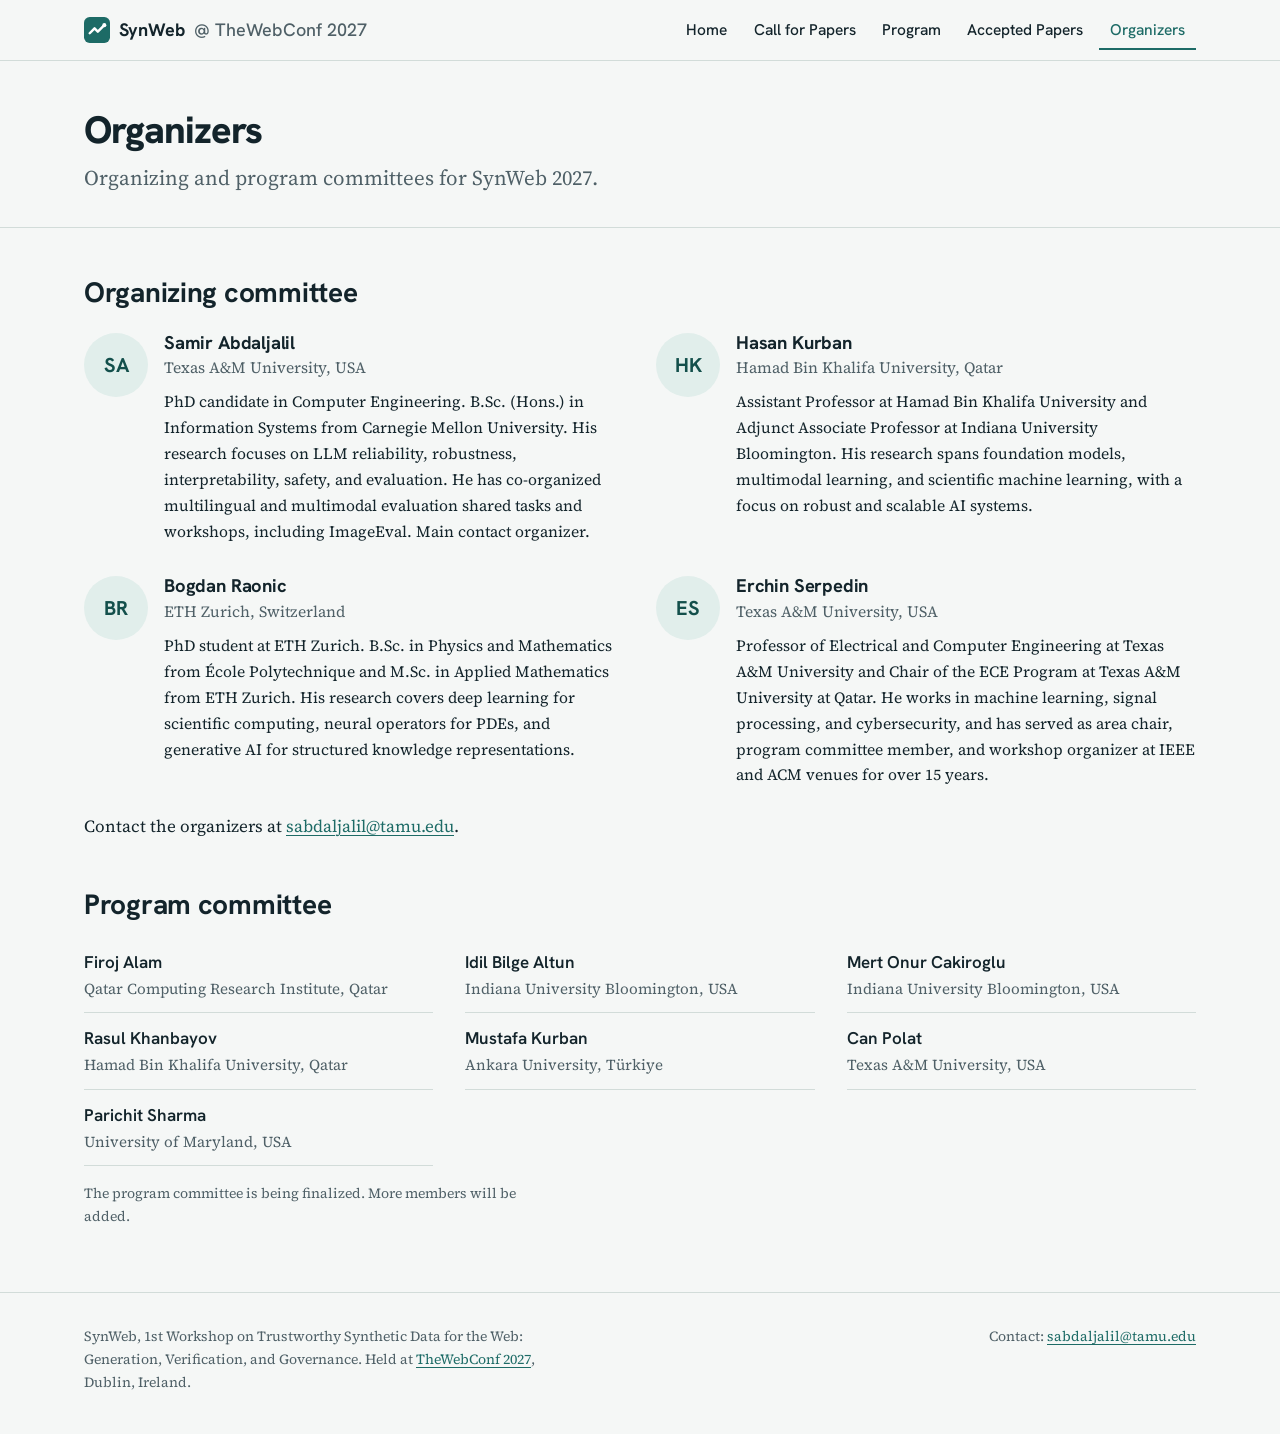
==== committee.html @ 44501ea3 "Initial SynWeb workshop site" ====
<!DOCTYPE html>
<html lang="en">
<head>
  <meta charset="utf-8">
  <meta name="viewport" content="width=device-width, initial-scale=1, viewport-fit=cover">
  <title>Organizers | SynWeb @ TheWebConf 2027</title>
  <meta name="description" content="Organizing and program committees of SynWeb at TheWebConf 2027.">
  <meta property="og:title" content="Organizers | SynWeb @ TheWebConf 2027">
  <meta property="og:description" content="Organizing and program committees of SynWeb at TheWebConf 2027.">
  <meta property="og:type" content="website">
  <link rel="icon" href="assets/img/favicon.svg" type="image/svg+xml">
  <link rel="preconnect" href="https://fonts.googleapis.com">
  <link rel="preconnect" href="https://fonts.gstatic.com" crossorigin>
  <link href="https://fonts.googleapis.com/css2?family=Hanken+Grotesk:wght@500;600;700;800&family=Source+Serif+4:ital,opsz,wght@0,8..60,400;0,8..60,600;1,8..60,400&display=swap" rel="stylesheet">
  <link rel="stylesheet" href="assets/css/style.css">
</head>
<body>
  <a class="skip-link" href="#main">Skip to content</a>
  <header class="site-header">
    <div class="wrap">
      <a class="site-name" href="index.html"><img src="assets/img/favicon.svg" alt="" width="26" height="26">SynWeb <span>@ TheWebConf 2027</span></a>
      <button class="nav-toggle" type="button" aria-expanded="false" aria-controls="site-nav">Menu</button>
      <nav id="site-nav" class="site-nav" aria-label="Main">
        <ul>
          <li><a href="index.html">Home</a></li>
          <li><a href="cfp.html">Call for Papers</a></li>
          <li><a href="program.html">Program</a></li>
          <li><a href="papers.html">Accepted Papers</a></li>
          <li><a href="committee.html">Organizers</a></li>
        </ul>
      </nav>
    </div>
  </header>
  <div class="page-head">
    <div class="wrap">
      <h1>Organizers</h1>
      <p>Organizing and program committees for SynWeb 2027.</p>
    </div>
  </div>
  <main id="main">
    <div class="wrap">
      <h2>Organizing committee</h2>
      <ul class="organizers">
        <li>
          <span class="monogram" aria-hidden="true">SA</span>
          <div>
            <h3>Samir Abdaljalil</h3>
            <p class="org-aff">Texas A&amp;M University, USA</p>
            <p class="org-bio">PhD candidate in Computer Engineering. B.Sc. (Hons.) in Information Systems from Carnegie Mellon University. His research focuses on LLM reliability, robustness, interpretability, safety, and evaluation. He has co-organized multilingual and multimodal evaluation shared tasks and workshops, including ImageEval. Main contact organizer.</p>
          </div>
        </li>
        <li>
          <span class="monogram" aria-hidden="true">HK</span>
          <div>
            <h3>Hasan Kurban</h3>
            <p class="org-aff">Hamad Bin Khalifa University, Qatar</p>
            <p class="org-bio">Assistant Professor at Hamad Bin Khalifa University and Adjunct Associate Professor at Indiana University Bloomington. His research spans foundation models, multimodal learning, and scientific machine learning, with a focus on robust and scalable AI systems.</p>
          </div>
        </li>
        <li>
          <span class="monogram" aria-hidden="true">BR</span>
          <div>
            <h3>Bogdan Raonic</h3>
            <p class="org-aff">ETH Zurich, Switzerland</p>
            <p class="org-bio">PhD student at ETH Zurich. B.Sc. in Physics and Mathematics from École Polytechnique and M.Sc. in Applied Mathematics from ETH Zurich. His research covers deep learning for scientific computing, neural operators for PDEs, and generative AI for structured knowledge representations.</p>
          </div>
        </li>
        <li>
          <span class="monogram" aria-hidden="true">ES</span>
          <div>
            <h3>Erchin Serpedin</h3>
            <p class="org-aff">Texas A&amp;M University, USA</p>
            <p class="org-bio">Professor of Electrical and Computer Engineering at Texas A&amp;M University and Chair of the ECE Program at Texas A&amp;M University at Qatar. He works in machine learning, signal processing, and cybersecurity, and has served as area chair, program committee member, and workshop organizer at IEEE and ACM venues for over 15 years.</p>
          </div>
        </li>
      </ul>
      <p>Contact the organizers at <a data-contact href="mailto:sabdaljalil@tamu.edu">sabdaljalil@tamu.edu</a>.</p>

      <h2>Program committee</h2>
      <ul class="pc" data-pc></ul>
      <p class="fineprint">The program committee is being finalized. More members will be added.</p>
    </div>
  </main>
  <footer class="site-footer">
    <div class="wrap">
      <p>SynWeb, 1st Workshop on Trustworthy Synthetic Data for the Web: Generation, Verification, and Governance. Held at <a href="https://www2027.thewebconf.org/">TheWebConf 2027</a>, Dublin, Ireland.</p>
      <p>Contact: <a data-contact href="mailto:sabdaljalil@tamu.edu">sabdaljalil@tamu.edu</a></p>
    </div>
  </footer>
  <script src="assets/js/data.js"></script>
  <script src="assets/js/site.js"></script>
</body>
</html>
---- assets/css/style.css ----
:root {
  --bg: #F5F7F6;
  --surface: #FFFFFF;
  --ink: #13242B;
  --muted: #4F6067;
  --rule: #D2DCD9;
  --accent: #1D6B66;
  --accent-strong: #134F4B;
  --accent-ink: #FFFFFF;
  --accent-soft: #E1EEEB;
  --stage-off: #B9C7C4;

  --font-sans: "Hanken Grotesk", "Helvetica Neue", Arial, sans-serif;
  --font-serif: "Source Serif 4", Georgia, "Times New Roman", serif;

  --step--1: 0.875rem;
  --step-0: 1.0625rem;
  --step-1: 1.3125rem;
  --step-2: 1.75rem;
  --step-3: 2.375rem;
  --step-4: clamp(3rem, 8vw, 5.75rem);

  --wrap: 72rem;
  --measure: 68ch;
  color-scheme: light;
}

@media (prefers-color-scheme: dark) {
  :root:not([data-theme="light"]) {
    --bg: #0F1A1E;
    --surface: #15242A;
    --ink: #E3ECEA;
    --muted: #9DB0AF;
    --rule: #2A3D42;
    --accent: #5FBFB4;
    --accent-strong: #8AD6CC;
    --accent-ink: #0F1A1E;
    --accent-soft: #19343A;
    --stage-off: #3A5157;
    color-scheme: dark;
  }
}
:root[data-theme="dark"] {
  --bg: #0F1A1E; --surface: #15242A; --ink: #E3ECEA; --muted: #9DB0AF; --rule: #2A3D42;
  --accent: #5FBFB4; --accent-strong: #8AD6CC; --accent-ink: #0F1A1E; --accent-soft: #19343A;
  --stage-off: #3A5157; color-scheme: dark;
}

*, *::before, *::after { box-sizing: border-box; }
html { -webkit-text-size-adjust: 100%; scroll-padding-top: 5rem; }
body {
  margin: 0;
  background: var(--bg);
  color: var(--ink);
  font-family: var(--font-serif);
  font-size: var(--step-0);
  line-height: 1.65;
  padding-bottom: env(safe-area-inset-bottom, 0px);
}
img { max-width: 100%; }
a { color: var(--accent); text-underline-offset: 0.18em; text-decoration-thickness: 1px; }
a:hover { color: var(--accent-strong); text-decoration-thickness: 2px; }
:focus-visible { outline: 3px solid var(--accent); outline-offset: 3px; border-radius: 2px; }

h1, h2, h3, .site-name, .site-nav, .button, th, .date-when, .eyebrowless, .stage-name {
  font-family: var(--font-sans);
}
h1, h2, h3 { line-height: 1.15; color: var(--ink); letter-spacing: -0.01em; }
h2 { font-size: var(--step-2); margin: 3rem 0 1rem; font-weight: 700; }
h3 { font-size: var(--step-1); margin: 2rem 0 0.5rem; font-weight: 700; }
p, ul, ol { max-width: var(--measure); }
li + li { margin-top: 0.35rem; }

.skip-link {
  position: absolute; left: 1rem; top: -3rem; z-index: 50;
  background: var(--accent); color: var(--accent-ink); padding: 0.5rem 1rem;
  font-family: var(--font-sans); border-radius: 4px;
}
.skip-link:focus { top: calc(env(safe-area-inset-top, 0px) + 0.5rem); }

.wrap { max-width: var(--wrap); margin: 0 auto; padding: 0 1.25rem; }

/* Header */
.site-header {
  position: sticky; top: 0; z-index: 20;
  background: var(--bg);
  border-bottom: 1px solid var(--rule);
  padding-top: env(safe-area-inset-top, 0px);
}
.site-header .wrap {
  display: flex; align-items: center; justify-content: space-between; gap: 1rem;
  min-height: 3.75rem;
}
.site-name {
  font-weight: 700; font-size: 1.125rem; color: var(--ink); text-decoration: none;
  display: inline-flex; align-items: center; gap: 0.55rem;
}
.site-name img { width: 26px; height: 26px; }
.site-name span { color: var(--muted); font-weight: 500; }
.site-nav ul { list-style: none; margin: 0; padding: 0; display: flex; gap: 0.25rem; max-width: none; }
.site-nav li + li { margin: 0; }
.site-nav a {
  display: block; padding: 0.45rem 0.7rem; border-radius: 6px;
  color: var(--ink); text-decoration: none; font-size: 0.97rem; font-weight: 500;
}
.site-nav a:hover { background: var(--accent-soft); color: var(--ink); }
.site-nav a[aria-current="page"] { color: var(--accent); box-shadow: inset 0 -2px 0 var(--accent); border-radius: 0; }
.nav-toggle {
  display: none; font: 600 0.95rem var(--font-sans); color: var(--ink);
  background: none; border: 1px solid var(--rule); border-radius: 6px; padding: 0.4rem 0.75rem; cursor: pointer;
}

@media (max-width: 52rem) {
  .nav-toggle { display: inline-block; }
  .site-nav { display: none; position: absolute; left: 0; right: 0; top: 100%;
    background: var(--bg); border-bottom: 1px solid var(--rule); padding: 0.5rem 1.25rem 1rem; }
  .site-nav.is-open { display: block; }
  .site-nav ul { flex-direction: column; }
  .site-nav a { padding: 0.7rem 0.25rem; }
  .site-nav a[aria-current="page"] { box-shadow: inset 3px 0 0 var(--accent); padding-left: 0.75rem; }
}

/* Hero */
.hero { padding: 4rem 0 3rem; border-bottom: 1px solid var(--rule); }
.hero-title {
  font-size: var(--step-4); font-weight: 800; letter-spacing: -0.035em; line-height: 0.95;
  margin: 0 0 1.25rem;
}
.hero-full { font-family: var(--font-sans); font-size: var(--step-2); font-weight: 500; line-height: 1.2;
  margin: 0 0 1.25rem; max-width: 36ch; letter-spacing: -0.01em; }
.hero-venue { font-size: var(--step-1); color: var(--muted); margin: 0 0 2rem; }
.hero-actions { display: flex; flex-wrap: wrap; gap: 0.75rem; align-items: center; }
.countdown { font-family: var(--font-sans); color: var(--muted); font-size: var(--step--1); margin: 1rem 0 0; }

.button {
  display: inline-block; padding: 0.7rem 1.25rem; border-radius: 6px; font-weight: 600;
  font-size: 1rem; text-decoration: none; border: 2px solid var(--accent);
  background: var(--accent); color: var(--accent-ink);
}
.button:hover { background: var(--accent-strong); border-color: var(--accent-strong); color: var(--accent-ink); }
.button.secondary { background: transparent; color: var(--accent); }
.button.secondary:hover { background: var(--accent-soft); color: var(--accent-strong); }
.button.is-disabled { background: transparent; border-color: var(--rule); color: var(--muted); cursor: default; }

/* Pipeline: the lifecycle the workshop is organized around */
.pipeline { margin: 3rem 0 0; padding: 0; list-style: none; display: grid;
  grid-template-columns: repeat(6, 1fr); position: relative; max-width: none; counter-reset: stage; }
.pipeline::before, .pipeline::after {
  content: ""; position: absolute; top: 9px; left: 9px; height: 2px; background: var(--stage-off);
  right: calc(100% / 6 - 9px);
}
.pipeline::after { background: var(--accent); right: auto; width: calc(100% - 100% / 6); transform-origin: left;
  animation: fill 2.4s 0.3s cubic-bezier(.4,0,.2,1) both; }
.pipeline li { position: relative; padding-top: 2rem; padding-right: 1rem; margin: 0; counter-increment: stage; }
.pipeline li::before {
  content: ""; position: absolute; top: 0; left: 0; width: 20px; height: 20px; border-radius: 50%;
  background: var(--bg); border: 2px solid var(--accent); z-index: 1;
  animation: dot 0.3s both;
}
.pipeline li:nth-child(1)::before { animation-delay: 0.3s; }
.pipeline li:nth-child(2)::before { animation-delay: 0.78s; }
.pipeline li:nth-child(3)::before { animation-delay: 1.26s; }
.pipeline li:nth-child(4)::before { animation-delay: 1.74s; }
.pipeline li:nth-child(5)::before { animation-delay: 2.22s; }
.pipeline li:nth-child(6)::before { animation-delay: 2.7s; }
.stage-name { display: block; font-weight: 700; font-size: 1.05rem; }
.stage-desc { display: block; color: var(--muted); font-size: var(--step--1); line-height: 1.45; margin-top: 0.2rem; }
@keyframes fill { from { transform: scaleX(0); } to { transform: scaleX(1); } }
@keyframes dot { from { background: var(--bg); } to { background: var(--accent); } }

@media (max-width: 52rem) {
  .pipeline { grid-template-columns: 1fr; gap: 1.1rem; }
  .pipeline::before, .pipeline::after { top: 10px; left: 9px; right: auto; width: 2px; height: calc(100% - 3.2rem); }
  .pipeline::after { transform-origin: top; animation-name: fillv; }
  .pipeline li { padding: 0 0 0 2.25rem; }
  @keyframes fillv { from { transform: scaleY(0); } to { transform: scaleY(1); } }
}
@media (prefers-reduced-motion: reduce) {
  .pipeline::after, .pipeline li::before { animation: none; }
  .pipeline li::before { background: var(--accent); }
}

/* Inner page heading */
.page-head { padding: 3rem 0 2rem; border-bottom: 1px solid var(--rule); }
.page-head h1 { font-size: var(--step-3); margin: 0 0 0.5rem; font-weight: 800; letter-spacing: -0.025em; }
.page-head p { color: var(--muted); margin: 0; font-size: var(--step-1); }

/* Layout */
main { padding-bottom: 4rem; }
.layout { display: grid; grid-template-columns: minmax(0, 1fr) 20rem; gap: 3.5rem; align-items: start; }
.aside { position: sticky; top: 5.5rem; margin-top: 3rem; }
@media (max-width: 60rem) {
  .layout { grid-template-columns: 1fr; gap: 0; }
  .aside { position: static; }
}

.announcement { margin: 2rem 0 0; padding: 1rem 1.25rem; background: var(--accent-soft);
  border-left: 4px solid var(--accent); border-radius: 0 6px 6px 0; }
.announcement p { margin: 0; max-width: none; font-family: var(--font-sans); font-weight: 500; }

/* Dates */
.panel { background: var(--surface); border: 1px solid var(--rule); border-radius: 10px; padding: 1.5rem; }
.panel h2 { font-size: var(--step-1); margin: 0 0 1rem; }
.dates { list-style: none; margin: 0; padding: 0; max-width: none; }
.dates li { display: grid; gap: 0.1rem; padding: 0.8rem 0 0.8rem 1rem; border-left: 3px solid var(--rule); margin: 0; }
.dates li + li { margin-top: 0.15rem; }
.dates li.is-next { border-left-color: var(--accent); }
.dates li.is-past .date-when, .dates li.is-past .date-what { color: var(--muted); text-decoration: line-through; text-decoration-thickness: 1px; }
.date-when { font-weight: 700; font-size: 0.98rem; }
.date-what { font-size: 0.98rem; }
.date-note { font-size: var(--step--1); color: var(--muted); }
.date-status { font-family: var(--font-sans); font-size: 0.78rem; font-weight: 600; padding: 0.05rem 0.45rem;
  border-radius: 99px; background: var(--accent-soft); color: var(--accent-strong); text-decoration: none; display: inline-block; }
.fineprint { font-size: var(--step--1); color: var(--muted); margin: 1rem 0 0; }
.dates-wide li { grid-template-columns: 15rem 1fr; column-gap: 1.5rem; }
.dates-wide .date-note { grid-column: 2; }
@media (max-width: 40rem) { .dates-wide li { grid-template-columns: 1fr; } .dates-wide .date-note { grid-column: 1; } }

/* Objectives and topics */
.objectives { padding-left: 1.4rem; }
.objectives li { padding-left: 0.3rem; }
.objectives strong { font-family: var(--font-sans); }
.topics { columns: 2 22rem; column-gap: 2.5rem; padding-left: 1.2rem; max-width: none; }
.topics li { break-inside: avoid; }

.themes { display: grid; grid-template-columns: repeat(auto-fit, minmax(16rem, 1fr)); gap: 1.25rem; margin: 1.5rem 0; }
.theme { border-top: 3px solid var(--accent); padding-top: 0.75rem; }
.theme h3 { margin: 0 0 0.4rem; font-size: 1.1rem; }
.theme p { margin: 0; font-size: 0.98rem; }

.types { border-collapse: collapse; width: 100%; max-width: var(--measure); margin: 1rem 0; }
.types th, .types td { text-align: left; padding: 0.7rem 0.9rem; border-bottom: 1px solid var(--rule); vertical-align: top; }
.types thead th { border-bottom: 2px solid var(--ink); font-size: 0.95rem; }
.types tbody th { font-weight: 600; white-space: nowrap; }

/* Program */
.table-scroll { overflow-x: auto; max-width: 100%; }
.schedule { border-collapse: collapse; width: 100%; max-width: 54rem; margin: 1rem 0 0.5rem; }
.schedule th, .schedule td { text-align: left; padding: 0.85rem 1rem; border-bottom: 1px solid var(--rule); vertical-align: top; }
.schedule thead th { border-bottom: 2px solid var(--ink); font-size: 0.95rem; }
.schedule tbody th { white-space: nowrap; font-weight: 600; color: var(--accent); width: 10rem; font-variant-numeric: tabular-nums; }
.schedule tr.is-break td, .schedule tr.is-break th { color: var(--muted); font-style: italic; background: var(--accent-soft); }

/* People */
.organizers { list-style: none; padding: 0; margin: 1.5rem 0; display: grid; gap: 2rem; max-width: none;
  grid-template-columns: repeat(auto-fit, minmax(min(100%, 22rem), 1fr)); }
.organizers li { margin: 0; display: grid; grid-template-columns: 4rem 1fr; gap: 1rem; align-items: start; }
.monogram { width: 4rem; height: 4rem; border-radius: 50%; background: var(--accent-soft); color: var(--accent-strong);
  display: grid; place-items: center; font: 700 1.25rem var(--font-sans); object-fit: cover; }
.organizers h3 { margin: 0; font-size: 1.15rem; }
.org-aff { margin: 0.1rem 0 0.5rem; color: var(--muted); font-size: 0.98rem; }
.org-bio { margin: 0; font-size: 0.98rem; }

.pc { list-style: none; padding: 0; margin: 1rem 0; max-width: none; display: grid; gap: 0 2rem;
  grid-template-columns: repeat(auto-fill, minmax(17rem, 1fr)); }
.pc li { margin: 0; padding: 0.7rem 0; border-bottom: 1px solid var(--rule); display: grid; }
.pc-name { font-family: var(--font-sans); font-weight: 600; }
.pc-aff { color: var(--muted); font-size: 0.95rem; }

/* Papers */
.papers { list-style: none; padding: 0; max-width: var(--measure); }
.papers li { padding: 1rem 0; border-bottom: 1px solid var(--rule); margin: 0; }
.papers p { margin: 0; }
.paper-title { font-family: var(--font-sans); font-weight: 600; font-size: 1.05rem; }
.paper-authors { color: var(--ink); }
.paper-meta { color: var(--muted); font-size: var(--step--1); }
.empty { padding: 2rem; border: 1px dashed var(--rule); border-radius: 10px; max-width: var(--measure); }
.empty p { margin: 0 0 1rem; }
.empty p:last-child { margin: 0; }

code { font-size: 0.9em; background: var(--accent-soft); padding: 0.1em 0.35em; border-radius: 4px; }

/* Footer */
.site-footer { border-top: 1px solid var(--rule); padding: 2rem 0 2.5rem; color: var(--muted); font-size: var(--step--1); }
.site-footer .wrap { display: flex; flex-wrap: wrap; justify-content: space-between; gap: 1rem; }
.site-footer p { margin: 0; }
.site-name { white-space: nowrap; }
@media (max-width: 26rem) { .site-name span { display: none; } }
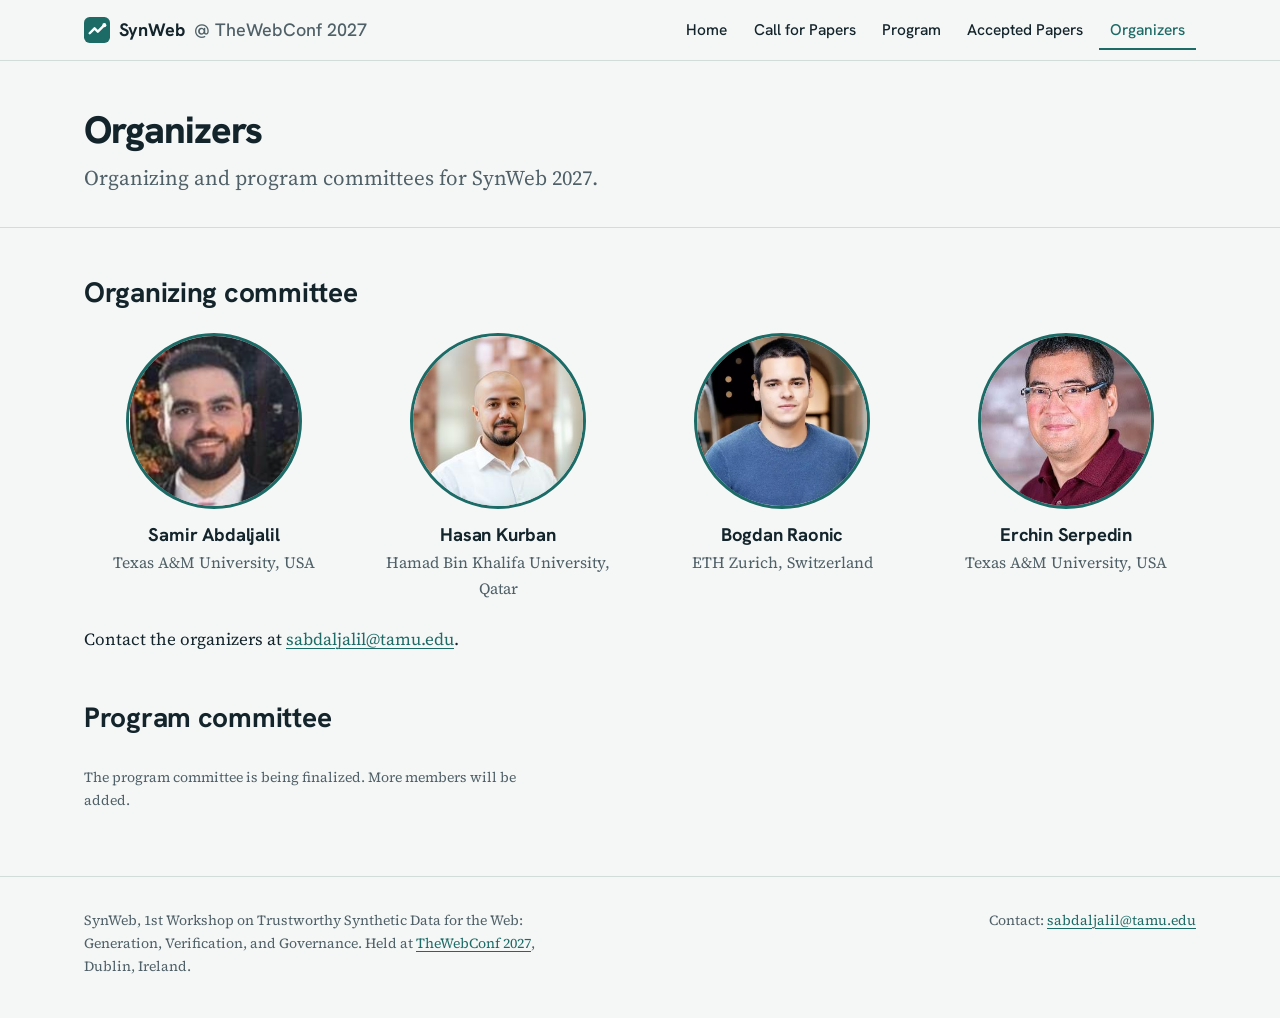
==== commit 7e39e11b: "Add organizer photos" ====
--- a/committee.html
+++ b/committee.html
@@ -1,4 +1,4 @@
-<!DOCTYPE html>
+<!-- <!DOCTYPE html>
 <html lang="en">
 <head>
   <meta charset="utf-8">
@@ -90,4 +90,98 @@
   <script src="assets/js/data.js"></script>
   <script src="assets/js/site.js"></script>
 </body>
+</html> -->
+
+<!DOCTYPE html>
+<html lang="en">
+<head>
+  <meta charset="utf-8">
+  <meta name="viewport" content="width=device-width, initial-scale=1, viewport-fit=cover">
+  <title>Organizers | SynWeb @ TheWebConf 2027</title>
+  <meta name="description" content="Organizing and program committees of SynWeb at TheWebConf 2027.">
+  <meta property="og:title" content="Organizers | SynWeb @ TheWebConf 2027">
+  <meta property="og:description" content="Organizing and program committees of SynWeb at TheWebConf 2027.">
+  <meta property="og:type" content="website">
+  <link rel="icon" href="assets/img/favicon.svg" type="image/svg+xml">
+  <link rel="preconnect" href="https://fonts.googleapis.com">
+  <link rel="preconnect" href="https://fonts.gstatic.com" crossorigin>
+  <link href="https://fonts.googleapis.com/css2?family=Hanken+Grotesk:wght@500;600;700;800&family=Source+Serif+4:ital,opsz,wght@0,8..60,400;0,8..60,600;1,8..60,400&display=swap" rel="stylesheet">
+  <link rel="stylesheet" href="assets/css/style.css">
+</head>
+<body>
+  <a class="skip-link" href="#main">Skip to content</a>
+  <header class="site-header">
+    <div class="wrap">
+      <a class="site-name" href="index.html"><img src="assets/img/favicon.svg" alt="" width="26" height="26">SynWeb <span>@ TheWebConf 2027</span></a>
+      <button class="nav-toggle" type="button" aria-expanded="false" aria-controls="site-nav">Menu</button>
+      <nav id="site-nav" class="site-nav" aria-label="Main">
+        <ul>
+          <li><a href="index.html">Home</a></li>
+          <li><a href="cfp.html">Call for Papers</a></li>
+          <li><a href="program.html">Program</a></li>
+          <li><a href="papers.html">Accepted Papers</a></li>
+          <li><a href="committee.html">Organizers</a></li>
+        </ul>
+      </nav>
+    </div>
+  </header>
+  <div class="page-head">
+    <div class="wrap">
+      <h1>Organizers</h1>
+      <p>Organizing and program committees for SynWeb 2027.</p>
+    </div>
+  </div>
+  <main id="main">
+    <div class="wrap">
+      <h2>Organizing committee</h2>
+      <ul class="organizers">
+        <li>
+          <div class="org-photo" aria-hidden="true">
+            <span>SA</span>
+            <img src="assets/img/organizers/samir-abdaljalil.jpg" alt="" loading="lazy" onerror="this.remove()">
+          </div>
+          <h3>Samir Abdaljalil</h3>
+          <p class="org-aff">Texas A&amp;M University, USA</p>
+        </li>
+        <li>
+          <div class="org-photo" aria-hidden="true">
+            <span>HK</span>
+            <img src="assets/img/organizers/hasan-kurban.jpg" alt="" loading="lazy" onerror="this.remove()">
+          </div>
+          <h3>Hasan Kurban</h3>
+          <p class="org-aff">Hamad Bin Khalifa University, Qatar</p>
+        </li>
+        <li>
+          <div class="org-photo" aria-hidden="true">
+            <span>BR</span>
+            <img src="assets/img/organizers/bogdan-raonic.jpg" alt="" loading="lazy" onerror="this.remove()">
+          </div>
+          <h3>Bogdan Raonic</h3>
+          <p class="org-aff">ETH Zurich, Switzerland</p>
+        </li>
+        <li>
+          <div class="org-photo" aria-hidden="true">
+            <span>ES</span>
+            <img src="assets/img/organizers/erchin-serpedin.jpg" alt="" loading="lazy" onerror="this.remove()">
+          </div>
+          <h3>Erchin Serpedin</h3>
+          <p class="org-aff">Texas A&amp;M University, USA</p>
+        </li>
+      </ul>
+      <p>Contact the organizers at <a data-contact href="mailto:sabdaljalil@tamu.edu">sabdaljalil@tamu.edu</a>.</p>
+
+      <h2>Program committee</h2>
+      <ul class="pc" data-pc></ul>
+      <p class="fineprint">The program committee is being finalized. More members will be added.</p>
+    </div>
+  </main>
+  <footer class="site-footer">
+    <div class="wrap">
+      <p>SynWeb, 1st Workshop on Trustworthy Synthetic Data for the Web: Generation, Verification, and Governance. Held at <a href="https://www2027.thewebconf.org/">TheWebConf 2027</a>, Dublin, Ireland.</p>
+      <p>Contact: <a data-contact href="mailto:sabdaljalil@tamu.edu">sabdaljalil@tamu.edu</a></p>
+    </div>
+  </footer>
+  <script src="assets/js/data.js"></script>
+  <script src="assets/js/site.js"></script>
+</body>
 </html>
--- a/assets/css/style.css
+++ b/assets/css/style.css
@@ -276,3 +276,16 @@
 .site-footer p { margin: 0; }
 .site-name { white-space: nowrap; }
 @media (max-width: 26rem) { .site-name span { display: none; } }
+
+/* Organizer photo grid */
+.organizers { grid-template-columns: repeat(auto-fit, minmax(min(100%, 13rem), 1fr)); gap: 2.5rem 1.5rem; }
+.organizers li { display: block; text-align: center; }
+.org-photo {
+  position: relative; width: 11rem; height: 11rem; margin: 0 auto 1rem; border-radius: 50%;
+  border: 3px solid var(--accent); overflow: hidden; background: var(--accent-soft);
+  display: grid; place-items: center;
+}
+.org-photo span { font: 700 2.25rem var(--font-sans); color: var(--accent-strong); }
+.org-photo img { position: absolute; inset: 0; width: 100%; height: 100%; object-fit: cover; object-position: center 25%; }
+.organizers h3 { margin: 0; font-size: 1.15rem; }
+.organizers .org-aff { margin: 0.25rem auto 0; max-width: 18rem; }
--- a/assets/css/style.css
+++ b/assets/css/style.css
@@ -276,3 +276,16 @@
 .site-footer p { margin: 0; }
 .site-name { white-space: nowrap; }
 @media (max-width: 26rem) { .site-name span { display: none; } }
+
+/* Organizer photo grid */
+.organizers { grid-template-columns: repeat(auto-fit, minmax(min(100%, 13rem), 1fr)); gap: 2.5rem 1.5rem; }
+.organizers li { display: block; text-align: center; }
+.org-photo {
+  position: relative; width: 11rem; height: 11rem; margin: 0 auto 1rem; border-radius: 50%;
+  border: 3px solid var(--accent); overflow: hidden; background: var(--accent-soft);
+  display: grid; place-items: center;
+}
+.org-photo span { font: 700 2.25rem var(--font-sans); color: var(--accent-strong); }
+.org-photo img { position: absolute; inset: 0; width: 100%; height: 100%; object-fit: cover; object-position: center 25%; }
+.organizers h3 { margin: 0; font-size: 1.15rem; }
+.organizers .org-aff { margin: 0.25rem auto 0; max-width: 18rem; }
